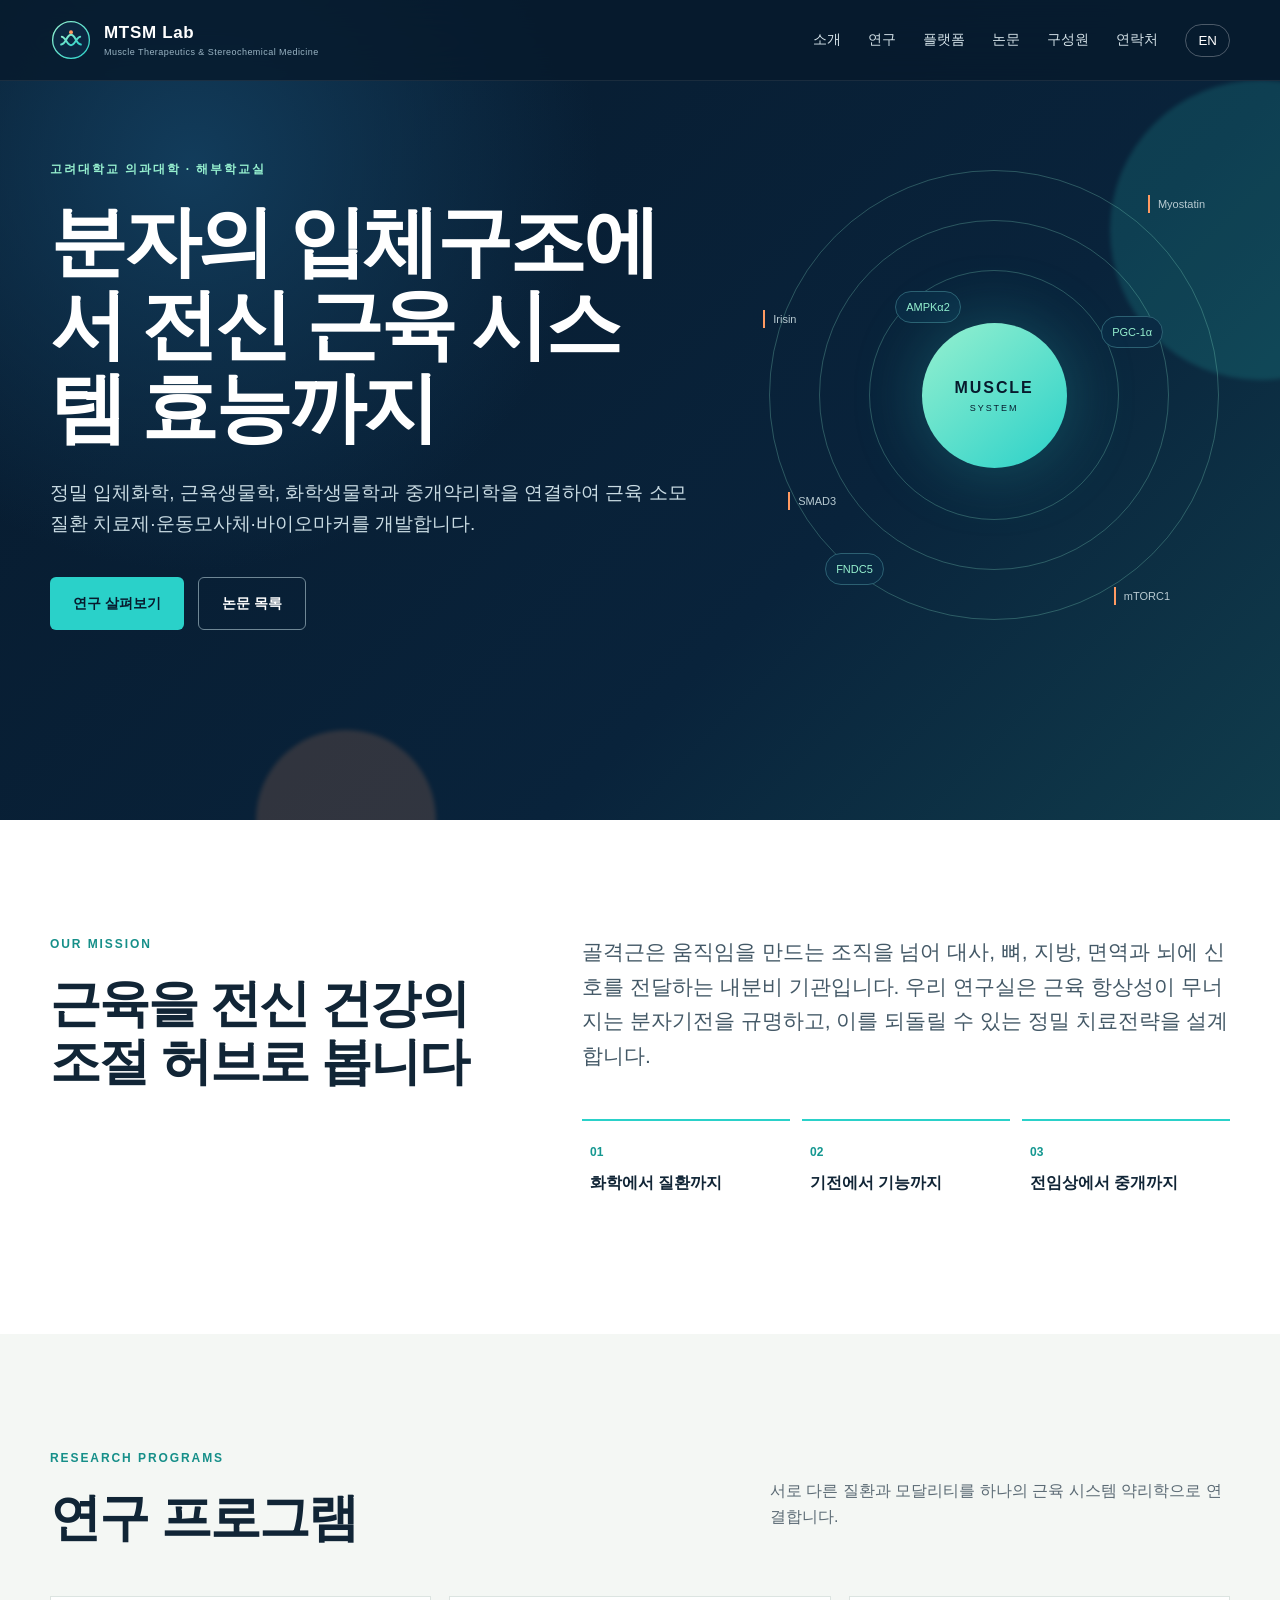
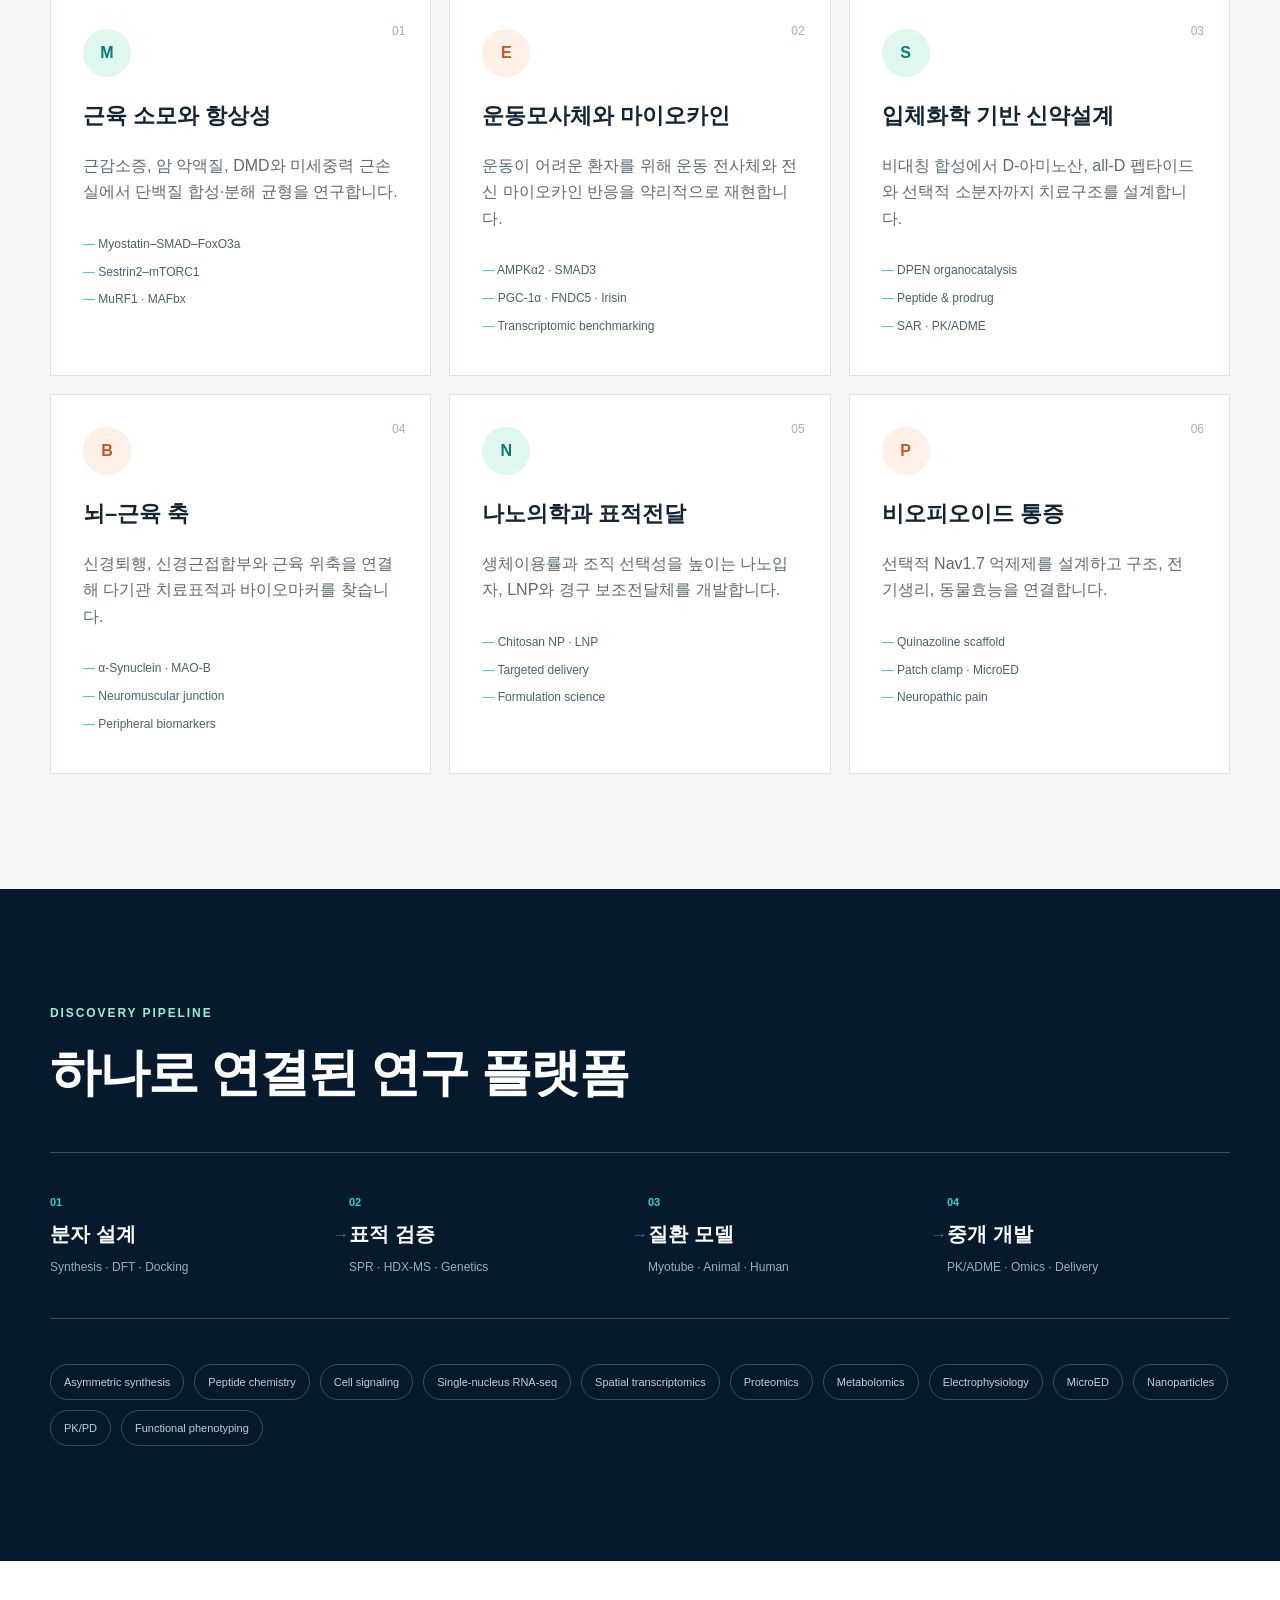
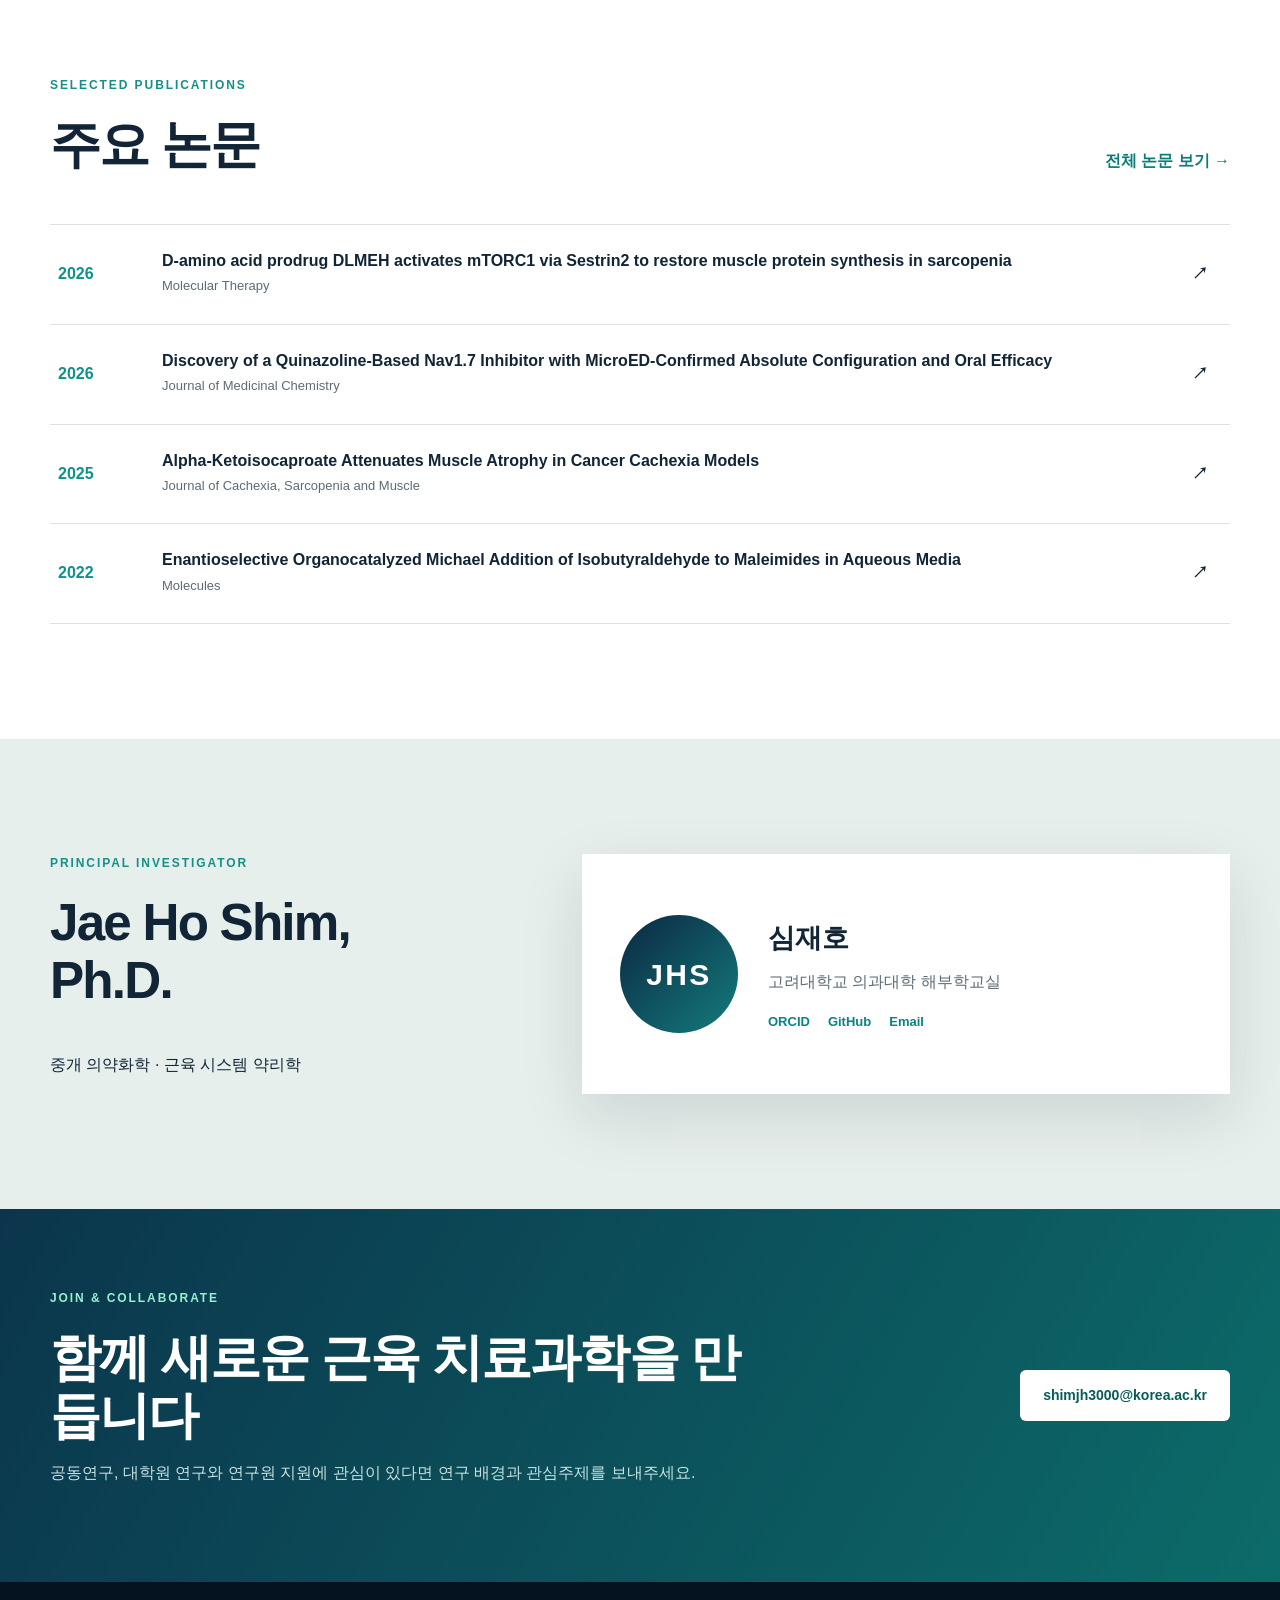
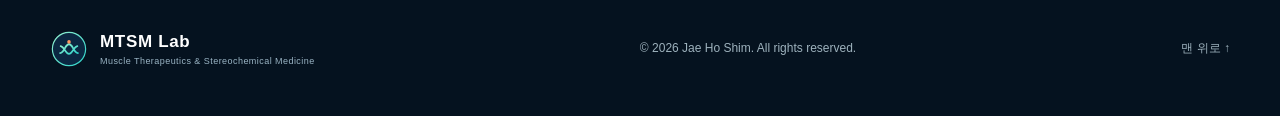
==== index.html @ c33949ad "Launch MTSM Lab website" ====
<!doctype html>
<html lang="ko" data-lang="ko">
<head>
  <meta charset="utf-8">
  <meta name="viewport" content="width=device-width, initial-scale=1">
  <meta name="description" content="Jae Ho Shim 연구실 — 정밀 입체화학 기반 근육 시스템 치료제, 운동모사체, 중개 의약화학 연구">
  <meta name="theme-color" content="#071a2d">
  <meta property="og:title" content="MTSM Lab | Jae Ho Shim">
  <meta property="og:description" content="From stereochemical molecular design to muscle-system therapeutics and biomarkers.">
  <meta property="og:type" content="website">
  <meta property="og:url" content="https://shimjh3000-ctrl.github.io/">
  <link rel="icon" href="assets/mark.svg" type="image/svg+xml">
  <link rel="stylesheet" href="assets/styles.css">
  <title>MTSM Lab | Jae Ho Shim</title>
</head>
<body>
  <a class="skip-link" href="#main">본문 바로가기</a>
  <header class="site-header" id="top">
    <nav class="nav wrap" aria-label="주요 메뉴">
      <a class="brand" href="#top" aria-label="홈">
        <img src="assets/mark.svg" alt="" width="42" height="42">
        <span><strong>MTSM Lab</strong><small>Muscle Therapeutics & Stereochemical Medicine</small></span>
      </a>
      <button class="menu-toggle" aria-expanded="false" aria-controls="nav-links">Menu</button>
      <div class="nav-links" id="nav-links">
        <a href="#mission" data-ko="소개" data-en="About">소개</a>
        <a href="#research" data-ko="연구" data-en="Research">연구</a>
        <a href="#platforms" data-ko="플랫폼" data-en="Platforms">플랫폼</a>
        <a href="#publications" data-ko="논문" data-en="Publications">논문</a>
        <a href="#people" data-ko="구성원" data-en="People">구성원</a>
        <a href="#contact" data-ko="연락처" data-en="Contact">연락처</a>
        <button class="lang-toggle" aria-label="언어 전환">EN</button>
      </div>
    </nav>
  </header>

  <main id="main">
    <section class="hero">
      <div class="hero-orb orb-one"></div><div class="hero-orb orb-two"></div>
      <div class="wrap hero-grid">
        <div class="hero-copy reveal">
          <p class="eyebrow" data-ko="고려대학교 의과대학 · 해부학교실" data-en="Korea University College of Medicine · Department of Anatomy">고려대학교 의과대학 · 해부학교실</p>
          <h1 data-ko="분자의 입체구조에서 전신 근육 시스템 효능까지" data-en="From molecular stereochemistry to muscle-system therapeutics">분자의 입체구조에서<br>전신 근육 시스템 효능까지</h1>
          <p class="lead" data-ko="정밀 입체화학, 근육생물학, 화학생물학과 중개약리학을 연결하여 근육 소모질환 치료제·운동모사체·바이오마커를 개발합니다." data-en="We connect precision stereochemistry, muscle biology, chemical biology, and translational pharmacology to develop therapeutics, exercise mimetics, and biomarkers for muscle-wasting disorders.">정밀 입체화학, 근육생물학, 화학생물학과 중개약리학을 연결하여 근육 소모질환 치료제·운동모사체·바이오마커를 개발합니다.</p>
          <div class="hero-actions">
            <a class="button primary" href="#research" data-ko="연구 살펴보기" data-en="Explore research">연구 살펴보기</a>
            <a class="button ghost" href="publications.html" data-ko="논문 목록" data-en="View publications">논문 목록</a>
          </div>
        </div>
        <div class="hero-visual reveal" aria-label="연구 개념도">
          <div class="orbit orbit-a"><span>AMPKα2</span></div>
          <div class="orbit orbit-b"><span>PGC-1α</span></div>
          <div class="orbit orbit-c"><span>FNDC5</span></div>
          <div class="core"><strong>MUSCLE</strong><small>SYSTEM</small></div>
          <span class="node n1">Myostatin</span><span class="node n2">mTORC1</span><span class="node n3">Irisin</span><span class="node n4">SMAD3</span>
        </div>
      </div>
    </section>

    <section class="section mission" id="mission">
      <div class="wrap split">
        <div class="section-intro reveal">
          <p class="kicker">OUR MISSION</p>
          <h2 data-ko="근육을 전신 건강의 조절 허브로 봅니다" data-en="Muscle as a control hub for systemic health">근육을 전신 건강의<br>조절 허브로 봅니다</h2>
        </div>
        <div class="mission-copy reveal">
          <p data-ko="골격근은 움직임을 만드는 조직을 넘어 대사, 뼈, 지방, 면역과 뇌에 신호를 전달하는 내분비 기관입니다. 우리 연구실은 근육 항상성이 무너지는 분자기전을 규명하고, 이를 되돌릴 수 있는 정밀 치료전략을 설계합니다." data-en="Skeletal muscle is more than a motor organ: it is an endocrine hub that signals to metabolism, bone, adipose tissue, immunity, and the brain. We define the molecular breakdown of muscle homeostasis and design precise strategies to reverse it.">골격근은 움직임을 만드는 조직을 넘어 대사, 뼈, 지방, 면역과 뇌에 신호를 전달하는 내분비 기관입니다. 우리 연구실은 근육 항상성이 무너지는 분자기전을 규명하고, 이를 되돌릴 수 있는 정밀 치료전략을 설계합니다.</p>
          <div class="principles">
            <div><strong>01</strong><span data-ko="화학에서 질환까지" data-en="Chemistry to disease">화학에서 질환까지</span></div>
            <div><strong>02</strong><span data-ko="기전에서 기능까지" data-en="Mechanism to function">기전에서 기능까지</span></div>
            <div><strong>03</strong><span data-ko="전임상에서 중개까지" data-en="Preclinical to translation">전임상에서 중개까지</span></div>
          </div>
        </div>
      </div>
    </section>

    <section class="section research" id="research">
      <div class="wrap">
        <div class="section-head reveal">
          <div><p class="kicker">RESEARCH PROGRAMS</p><h2 data-ko="연구 프로그램" data-en="Research programs">연구 프로그램</h2></div>
          <p data-ko="서로 다른 질환과 모달리티를 하나의 근육 시스템 약리학으로 연결합니다." data-en="Distinct diseases and modalities, connected through muscle-systems pharmacology.">서로 다른 질환과 모달리티를 하나의 근육 시스템 약리학으로 연결합니다.</p>
        </div>
        <div class="card-grid">
          <article class="research-card reveal"><span class="card-no">01</span><div class="icon">M</div><h3 data-ko="근육 소모와 항상성" data-en="Muscle wasting & homeostasis">근육 소모와 항상성</h3><p data-ko="근감소증, 암 악액질, DMD와 미세중력 근손실에서 단백질 합성·분해 균형을 연구합니다." data-en="Protein synthesis and degradation in sarcopenia, cancer cachexia, DMD, and microgravity-associated loss.">근감소증, 암 악액질, DMD와 미세중력 근손실에서 단백질 합성·분해 균형을 연구합니다.</p><ul><li>Myostatin–SMAD–FoxO3a</li><li>Sestrin2–mTORC1</li><li>MuRF1 · MAFbx</li></ul></article>
          <article class="research-card reveal"><span class="card-no">02</span><div class="icon">E</div><h3 data-ko="운동모사체와 마이오카인" data-en="Exercise mimetics & myokines">운동모사체와 마이오카인</h3><p data-ko="운동이 어려운 환자를 위해 운동 전사체와 전신 마이오카인 반응을 약리적으로 재현합니다." data-en="Pharmacologically reproducing exercise transcription and systemic myokine responses for patients unable to exercise.">운동이 어려운 환자를 위해 운동 전사체와 전신 마이오카인 반응을 약리적으로 재현합니다.</p><ul><li>AMPKα2 · SMAD3</li><li>PGC-1α · FNDC5 · Irisin</li><li>Transcriptomic benchmarking</li></ul></article>
          <article class="research-card reveal"><span class="card-no">03</span><div class="icon">S</div><h3 data-ko="입체화학 기반 신약설계" data-en="Stereochemical drug design">입체화학 기반 신약설계</h3><p data-ko="비대칭 합성에서 D-아미노산, all-D 펩타이드와 선택적 소분자까지 치료구조를 설계합니다." data-en="Therapeutic design spanning asymmetric synthesis, D-amino acids, all-D peptides, and selective small molecules.">비대칭 합성에서 D-아미노산, all-D 펩타이드와 선택적 소분자까지 치료구조를 설계합니다.</p><ul><li>DPEN organocatalysis</li><li>Peptide & prodrug</li><li>SAR · PK/ADME</li></ul></article>
          <article class="research-card reveal"><span class="card-no">04</span><div class="icon">B</div><h3 data-ko="뇌–근육 축" data-en="Brain–muscle axis">뇌–근육 축</h3><p data-ko="신경퇴행, 신경근접합부와 근육 위축을 연결해 다기관 치료표적과 바이오마커를 찾습니다." data-en="Connecting neurodegeneration, the neuromuscular junction, and atrophy to identify multi-organ targets and biomarkers.">신경퇴행, 신경근접합부와 근육 위축을 연결해 다기관 치료표적과 바이오마커를 찾습니다.</p><ul><li>α-Synuclein · MAO-B</li><li>Neuromuscular junction</li><li>Peripheral biomarkers</li></ul></article>
          <article class="research-card reveal"><span class="card-no">05</span><div class="icon">N</div><h3 data-ko="나노의학과 표적전달" data-en="Nanomedicine & delivery">나노의학과 표적전달</h3><p data-ko="생체이용률과 조직 선택성을 높이는 나노입자, LNP와 경구 보조전달체를 개발합니다." data-en="Nanoparticles, LNPs, and oral absorption enhancers that improve exposure and tissue selectivity.">생체이용률과 조직 선택성을 높이는 나노입자, LNP와 경구 보조전달체를 개발합니다.</p><ul><li>Chitosan NP · LNP</li><li>Targeted delivery</li><li>Formulation science</li></ul></article>
          <article class="research-card reveal"><span class="card-no">06</span><div class="icon">P</div><h3 data-ko="비오피오이드 통증" data-en="Non-opioid pain">비오피오이드 통증</h3><p data-ko="선택적 Nav1.7 억제제를 설계하고 구조, 전기생리, 동물효능을 연결합니다." data-en="Selective Nav1.7 inhibitors integrating structure, electrophysiology, and in vivo efficacy.">선택적 Nav1.7 억제제를 설계하고 구조, 전기생리, 동물효능을 연결합니다.</p><ul><li>Quinazoline scaffold</li><li>Patch clamp · MicroED</li><li>Neuropathic pain</li></ul></article>
        </div>
      </div>
    </section>

    <section class="section platforms" id="platforms">
      <div class="wrap">
        <div class="section-head light reveal"><div><p class="kicker">DISCOVERY PIPELINE</p><h2 data-ko="하나로 연결된 연구 플랫폼" data-en="An integrated discovery platform">하나로 연결된 연구 플랫폼</h2></div></div>
        <div class="pipeline reveal">
          <div><b>01</b><strong data-ko="분자 설계" data-en="Molecular design">분자 설계</strong><span>Synthesis · DFT · Docking</span></div>
          <i>→</i><div><b>02</b><strong data-ko="표적 검증" data-en="Target validation">표적 검증</strong><span>SPR · HDX-MS · Genetics</span></div>
          <i>→</i><div><b>03</b><strong data-ko="질환 모델" data-en="Disease models">질환 모델</strong><span>Myotube · Animal · Human</span></div>
          <i>→</i><div><b>04</b><strong data-ko="중개 개발" data-en="Translation">중개 개발</strong><span>PK/ADME · Omics · Delivery</span></div>
        </div>
        <div class="methods reveal">
          <span>Asymmetric synthesis</span><span>Peptide chemistry</span><span>Cell signaling</span><span>Single-nucleus RNA-seq</span><span>Spatial transcriptomics</span><span>Proteomics</span><span>Metabolomics</span><span>Electrophysiology</span><span>MicroED</span><span>Nanoparticles</span><span>PK/PD</span><span>Functional phenotyping</span>
        </div>
      </div>
    </section>

    <section class="section pub-preview" id="publications">
      <div class="wrap">
        <div class="section-head reveal"><div><p class="kicker">SELECTED PUBLICATIONS</p><h2 data-ko="주요 논문" data-en="Selected publications">주요 논문</h2></div><a class="text-link" href="publications.html" data-ko="전체 논문 보기 →" data-en="View all publications →">전체 논문 보기 →</a></div>
        <div class="pub-list reveal">
          <a href="https://doi.org/10.1016/j.ymthe.2026.09.007" target="_blank" rel="noopener"><time>2026</time><div><strong>D-amino acid prodrug DLMEH activates mTORC1 via Sestrin2 to restore muscle protein synthesis in sarcopenia</strong><span>Molecular Therapy</span></div><b>↗</b></a>
          <a href="https://doi.org/10.1021/acs.jmedchem.6c02422" target="_blank" rel="noopener"><time>2026</time><div><strong>Discovery of a Quinazoline-Based Nav1.7 Inhibitor with MicroED-Confirmed Absolute Configuration and Oral Efficacy</strong><span>Journal of Medicinal Chemistry</span></div><b>↗</b></a>
          <a href="https://doi.org/10.1002/jcsm.70044" target="_blank" rel="noopener"><time>2025</time><div><strong>Alpha-Ketoisocaproate Attenuates Muscle Atrophy in Cancer Cachexia Models</strong><span>Journal of Cachexia, Sarcopenia and Muscle</span></div><b>↗</b></a>
          <a href="https://doi.org/10.3390/molecules27092759" target="_blank" rel="noopener"><time>2022</time><div><strong>Enantioselective Organocatalyzed Michael Addition of Isobutyraldehyde to Maleimides in Aqueous Media</strong><span>Molecules</span></div><b>↗</b></a>
        </div>
      </div>
    </section>

    <section class="section people" id="people">
      <div class="wrap split">
        <div class="section-intro reveal"><p class="kicker">PRINCIPAL INVESTIGATOR</p><h2>Jae Ho Shim, Ph.D.</h2><p data-ko="중개 의약화학 · 근육 시스템 약리학" data-en="Translational medicinal chemistry · Muscle-systems pharmacology">중개 의약화학 · 근육 시스템 약리학</p></div>
        <div class="profile-card reveal">
          <div class="profile-monogram">JHS</div>
          <div><h3 data-ko="심재호" data-en="Jae Ho Shim">심재호</h3><p data-ko="고려대학교 의과대학 해부학교실" data-en="Department of Anatomy, Korea University College of Medicine">고려대학교 의과대학 해부학교실</p><div class="profile-links"><a href="https://orcid.org/0000-0001-9861-6521" target="_blank" rel="noopener">ORCID</a><a href="https://github.com/shimjh3000-ctrl" target="_blank" rel="noopener">GitHub</a><a href="mailto:shimjh3000@korea.ac.kr">Email</a></div></div>
        </div>
      </div>
    </section>

    <section class="section contact" id="contact">
      <div class="wrap contact-box reveal">
        <div><p class="kicker">JOIN & COLLABORATE</p><h2 data-ko="함께 새로운 근육 치료과학을 만듭니다" data-en="Build the next muscle therapeutics with us">함께 새로운 근육 치료과학을 만듭니다</h2><p data-ko="공동연구, 대학원 연구와 연구원 지원에 관심이 있다면 연구 배경과 관심주제를 보내주세요." data-en="For collaborations, graduate research, or research positions, send your background and research interests.">공동연구, 대학원 연구와 연구원 지원에 관심이 있다면 연구 배경과 관심주제를 보내주세요.</p></div>
        <a class="button bright" href="mailto:shimjh3000@korea.ac.kr">shimjh3000@korea.ac.kr</a>
      </div>
    </section>
  </main>

  <footer><div class="wrap"><div class="brand footer-brand"><img src="assets/mark.svg" alt="" width="38" height="38"><span><strong>MTSM Lab</strong><small>Muscle Therapeutics & Stereochemical Medicine</small></span></div><p>© <span id="year"></span> Jae Ho Shim. All rights reserved.</p><a href="#top" data-ko="맨 위로 ↑" data-en="Back to top ↑">맨 위로 ↑</a></div></footer>
  <script src="assets/app.js"></script>
</body>
</html>
---- assets/styles.css ----
:root{--navy:#071a2d;--navy2:#0b2741;--cyan:#2ad1c9;--mint:#96f0cf;--orange:#ff9a62;--paper:#f4f7f4;--ink:#112536;--muted:#5c6b75;--line:#dce4e1;--white:#fff;--shadow:0 22px 60px rgba(5,28,45,.12)}*{box-sizing:border-box}html{scroll-behavior:smooth}body{margin:0;background:var(--paper);color:var(--ink);font-family:Inter,Pretendard,"Noto Sans KR",Arial,sans-serif;line-height:1.65}a{color:inherit;text-decoration:none}img{display:block}.wrap{width:min(1180px,calc(100% - 40px));margin:auto}.skip-link{position:fixed;top:-60px;left:20px;background:#fff;padding:12px 18px;z-index:1000}.skip-link:focus{top:15px}.site-header{position:fixed;top:0;width:100%;z-index:100;background:rgba(7,26,45,.82);backdrop-filter:blur(18px);border-bottom:1px solid rgba(255,255,255,.08)}.nav{height:80px;display:flex;align-items:center;justify-content:space-between}.brand{display:flex;align-items:center;gap:12px;color:#fff}.brand span{display:flex;flex-direction:column;line-height:1.15}.brand strong{font-size:17px;letter-spacing:.04em}.brand small{font-size:9px;color:#9bb5c5;letter-spacing:.05em;margin-top:5px}.nav-links{display:flex;align-items:center;gap:27px}.nav-links>a{font-size:14px;color:#d6e4ea}.nav-links>a:hover{color:var(--mint)}.lang-toggle,.menu-toggle{border:1px solid rgba(255,255,255,.28);background:transparent;color:#fff;border-radius:999px;padding:8px 12px;cursor:pointer}.menu-toggle{display:none}.hero{min-height:820px;padding:160px 0 100px;background:radial-gradient(circle at 15% 20%,#123c5b 0,transparent 32%),linear-gradient(135deg,var(--navy),#09233b 65%,#103c4c);color:#fff;position:relative;overflow:hidden}.hero-grid{display:grid;grid-template-columns:1.15fr .85fr;align-items:center;gap:70px}.eyebrow,.kicker{font-size:12px;font-weight:800;letter-spacing:.16em;text-transform:uppercase;color:#168f89;margin:0 0 20px}.hero .eyebrow{color:var(--mint)}h1,h2,h3,p{margin-top:0}.hero h1{font-size:clamp(46px,6vw,78px);line-height:1.08;letter-spacing:-.045em;margin-bottom:28px}.lead{font-size:19px;color:#c9dbe3;max-width:690px}.hero-actions{display:flex;gap:14px;margin-top:38px}.button{display:inline-flex;align-items:center;justify-content:center;padding:14px 23px;border-radius:6px;font-weight:800;font-size:14px;transition:.25s}.button.primary{background:var(--cyan);color:var(--navy)}.button.ghost{border:1px solid #6f8795;color:#fff}.button:hover{transform:translateY(-2px)}.hero-visual{height:470px;position:relative;display:grid;place-items:center}.core{width:145px;height:145px;border-radius:50%;background:linear-gradient(140deg,var(--mint),var(--cyan));color:var(--navy);display:flex;flex-direction:column;align-items:center;justify-content:center;box-shadow:0 0 70px rgba(42,209,201,.28);z-index:4}.core strong{letter-spacing:.12em}.core small{font-size:9px;letter-spacing:.22em}.orbit{position:absolute;border:1px solid rgba(142,240,207,.26);border-radius:50%;animation:spin 30s linear infinite}.orbit span{position:absolute;background:#0a2b44;border:1px solid #2c6072;color:var(--mint);font-size:11px;padding:6px 10px;border-radius:20px}.orbit-a{width:250px;height:250px}.orbit-b{width:350px;height:350px;animation-direction:reverse}.orbit-c{width:450px;height:450px}.orbit-a span{left:25px;top:20px}.orbit-b span{right:5px;top:95px}.orbit-c span{left:55px;bottom:34px}.node{position:absolute;font-size:11px;color:#b9cbd2;border-left:2px solid var(--orange);padding-left:8px}.n1{top:35px;right:25px}.n2{bottom:25px;right:60px}.n3{top:150px;left:5px}.n4{bottom:120px;left:30px}.hero-orb{position:absolute;border-radius:50%;filter:blur(2px);opacity:.16}.orb-one{width:300px;height:300px;background:var(--cyan);right:-130px;top:80px}.orb-two{width:180px;height:180px;background:var(--orange);left:20%;bottom:-90px}@keyframes spin{to{transform:rotate(360deg)}}.section{padding:115px 0}.split{display:grid;grid-template-columns:.8fr 1.2fr;gap:100px}.section h2{font-size:clamp(36px,4vw,55px);line-height:1.13;letter-spacing:-.035em}.mission{background:#fff}.mission-copy>p{font-size:21px;color:#445967}.principles{display:grid;grid-template-columns:repeat(3,1fr);gap:12px;margin-top:45px}.principles div{padding:22px 8px;border-top:2px solid var(--cyan);display:flex;flex-direction:column}.principles strong{font-size:12px;color:#149790}.principles span{font-weight:800;margin-top:8px}.section-head{display:flex;justify-content:space-between;align-items:end;gap:50px;margin-bottom:50px}.section-head>p{max-width:460px;color:var(--muted)}.section-head h2{margin-bottom:0}.card-grid{display:grid;grid-template-columns:repeat(3,1fr);gap:18px}.research-card{background:#fff;border:1px solid var(--line);padding:32px;min-height:380px;position:relative;transition:.3s}.research-card:hover{transform:translateY(-6px);box-shadow:var(--shadow);border-color:transparent}.card-no{position:absolute;right:25px;top:25px;color:#a2b1b5;font-size:12px}.icon{width:48px;height:48px;border-radius:50%;display:grid;place-items:center;background:#dff7ef;color:#087a74;font-weight:900;margin-bottom:25px}.research-card:nth-child(2n) .icon{background:#fff0e7;color:#bd5a25}.research-card h3{font-size:22px;line-height:1.3}.research-card p{color:var(--muted)}.research-card ul{list-style:none;padding:0;margin:25px 0 0;font-size:12px;color:#486270}.research-card li{padding:4px 0}.research-card li:before{content:"— ";color:var(--cyan)}.platforms{background:var(--navy);color:#fff}.section-head.light .kicker{color:var(--mint)}.pipeline{display:grid;grid-template-columns:1fr auto 1fr auto 1fr auto 1fr;align-items:center;border-top:1px solid #315064;border-bottom:1px solid #315064;padding:40px 0}.pipeline div{display:flex;flex-direction:column}.pipeline b{color:var(--cyan);font-size:11px}.pipeline strong{font-size:20px;margin:7px 0}.pipeline span{font-size:12px;color:#94aebc}.pipeline i{font-style:normal;color:#496879}.methods{display:flex;flex-wrap:wrap;gap:10px;margin-top:45px}.methods span{padding:8px 13px;border:1px solid #315064;border-radius:30px;font-size:11px;color:#bad0da}.pub-preview{background:#fff}.text-link{font-weight:800;color:#087c77}.pub-list{border-top:1px solid var(--line)}.pub-list>a{display:grid;grid-template-columns:80px 1fr 30px;gap:24px;padding:25px 8px;border-bottom:1px solid var(--line);align-items:center;transition:.2s}.pub-list>a:hover{background:#f4faf8;padding-left:18px}.pub-list time{color:#0e928c;font-weight:900}.pub-list strong{display:block;line-height:1.4}.pub-list span{font-size:13px;color:var(--muted)}.people{background:#e7efec}.profile-card{background:#fff;padding:38px;display:flex;align-items:center;gap:30px;box-shadow:var(--shadow)}.profile-monogram{width:118px;height:118px;flex:0 0 auto;border-radius:50%;background:linear-gradient(135deg,var(--navy2),#147c7c);display:grid;place-items:center;color:#fff;font-size:30px;font-weight:900;letter-spacing:.08em}.profile-card h3{font-size:27px;margin-bottom:8px}.profile-card p{color:var(--muted)}.profile-links{display:flex;gap:18px}.profile-links a{font-size:13px;font-weight:800;color:#07857f}.contact{background:linear-gradient(120deg,#0b354c,#0c6b69);color:#fff;padding:80px 0}.contact-box{display:flex;align-items:center;justify-content:space-between;gap:50px}.contact-box h2{max-width:720px;margin-bottom:15px}.contact-box p{color:#c8e2e0}.contact .kicker{color:var(--mint)}.button.bright{background:#fff;color:#075b59;white-space:nowrap}footer{background:#05121f;color:#9eb2bd;padding:48px 0}footer>.wrap{display:flex;align-items:center;justify-content:space-between;gap:30px}footer p,footer a{font-size:12px;margin:0}.footer-brand{color:#fff}.reveal{opacity:0;transform:translateY(22px);transition:opacity .7s,transform .7s}.reveal.visible{opacity:1;transform:none}.pub-page{padding:150px 0 90px;min-height:100vh}.pub-page h1{font-size:clamp(42px,6vw,72px);line-height:1.1;margin-bottom:18px}.pub-page>.wrap>p{color:var(--muted);max-width:700px}.filters{display:flex;flex-wrap:wrap;gap:8px;margin:42px 0 25px}.filter-btn{border:1px solid var(--line);background:#fff;padding:9px 14px;border-radius:30px;cursor:pointer}.filter-btn.active{background:var(--navy);color:#fff}.search-box{width:100%;padding:14px 16px;border:1px solid var(--line);background:#fff;font:inherit;margin-bottom:25px}.publication-items{display:grid;gap:12px}.publication{background:#fff;border:1px solid var(--line);padding:24px;display:grid;grid-template-columns:75px 1fr auto;gap:20px;align-items:start}.publication time{font-weight:900;color:#0b8c86}.publication h2{font-size:17px;line-height:1.45;margin:0 0 6px}.publication p{font-size:13px;color:var(--muted);margin:0}.publication a{font-size:12px;font-weight:900;color:#0a7f79}.publication.hidden{display:none}.back-home{display:inline-flex;margin-bottom:40px;color:#0b807a;font-weight:800}@media(max-width:900px){.nav{height:70px}.menu-toggle{display:block}.nav-links{position:absolute;left:0;right:0;top:70px;background:#071a2d;padding:25px;display:none;flex-direction:column;align-items:flex-start}.nav-links.open{display:flex}.hero{min-height:auto}.hero-grid,.split{grid-template-columns:1fr}.hero-visual{height:420px}.card-grid{grid-template-columns:repeat(2,1fr)}.split{gap:45px}.pipeline{grid-template-columns:1fr}.pipeline i{transform:rotate(90deg);justify-self:center}.contact-box,footer>.wrap{align-items:flex-start;flex-direction:column}.principles{grid-template-columns:1fr 1fr 1fr}.publication{grid-template-columns:60px 1fr}.publication>a{grid-column:2}}@media(max-width:600px){.wrap{width:min(100% - 28px,1180px)}.hero{padding-top:125px}.hero h1{font-size:42px}.hero-visual{height:330px;transform:scale(.82)}.section{padding:80px 0}.card-grid{grid-template-columns:1fr}.section-head{display:block}.section-head>p{margin-top:18px}.principles{grid-template-columns:1fr}.profile-card{align-items:flex-start;flex-direction:column}.profile-monogram{width:90px;height:90px}.pub-list>a{grid-template-columns:55px 1fr}.pub-list b{display:none}.contact-box h2{font-size:34px}.publication{grid-template-columns:1fr}.publication>a{grid-column:auto}.brand small{display:none}}@media(prefers-reduced-motion:reduce){*{scroll-behavior:auto!important}.orbit{animation:none}.reveal{opacity:1;transform:none;transition:none}}
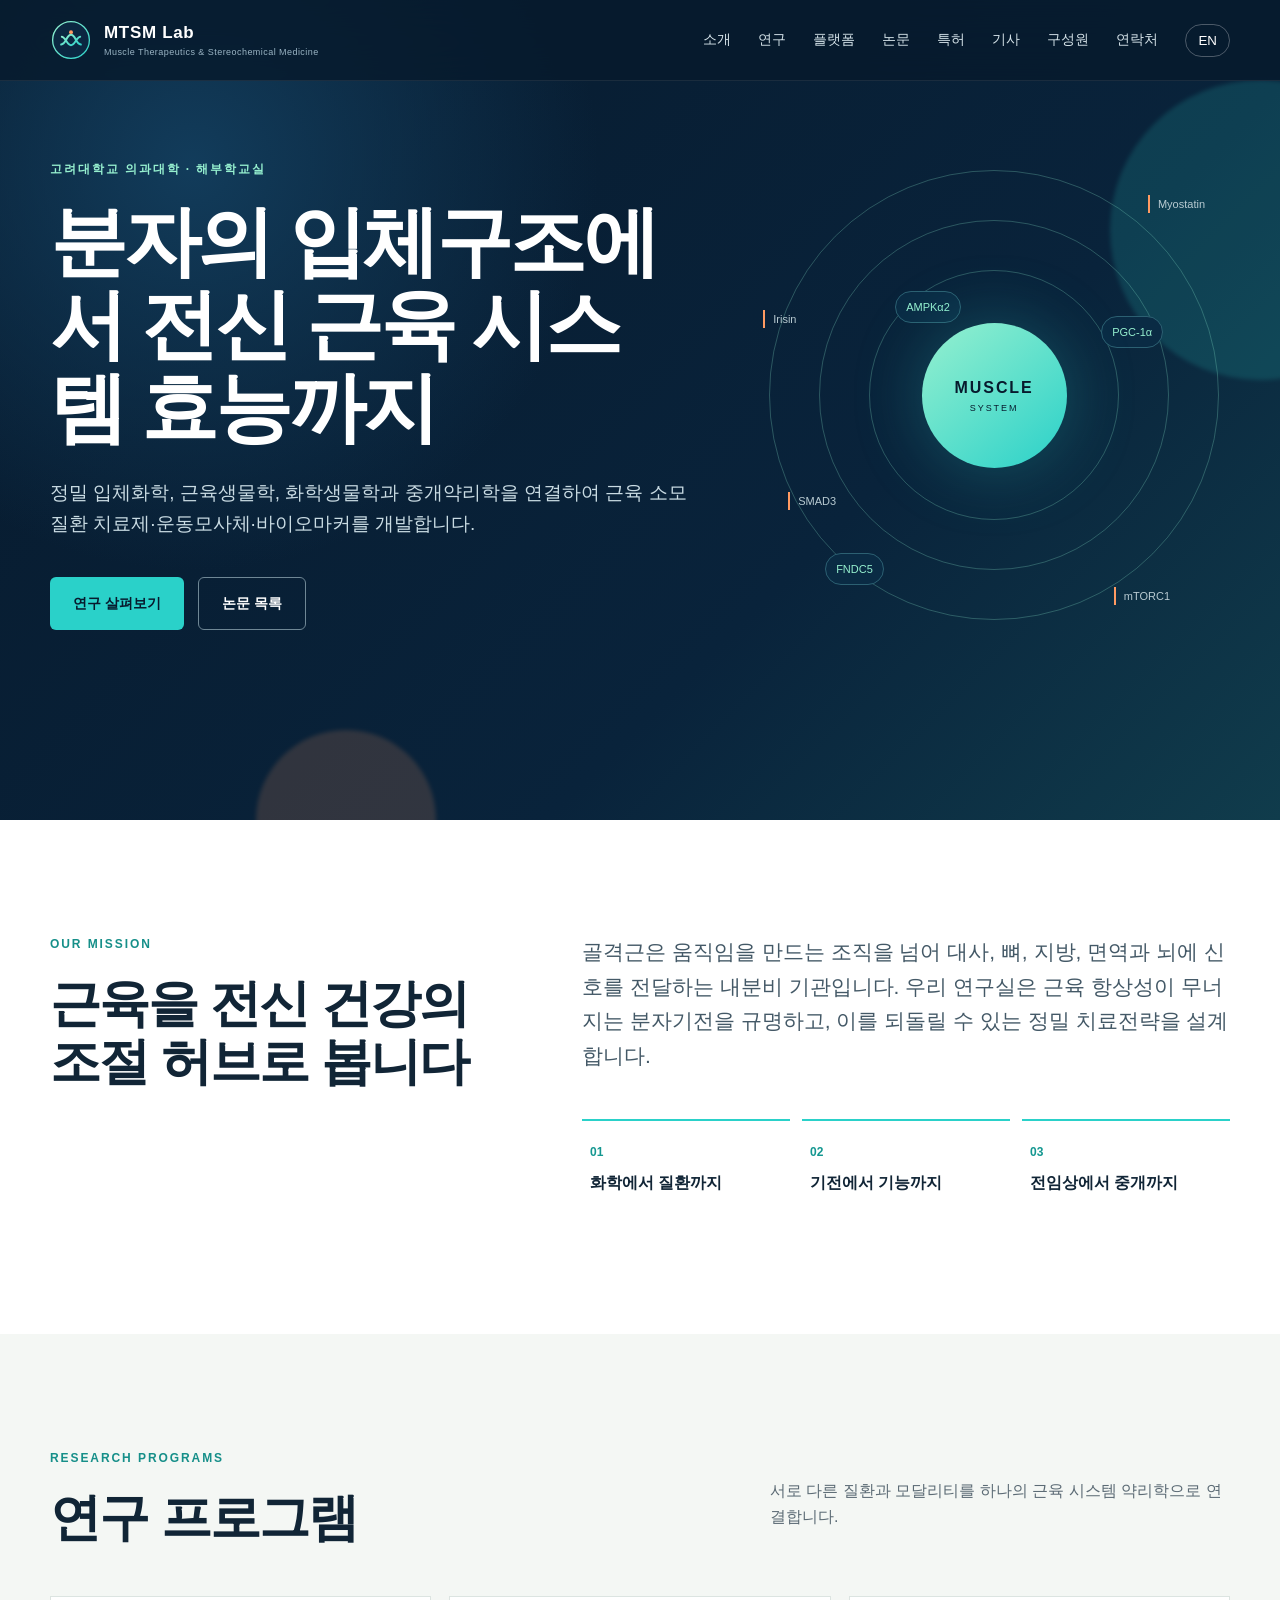
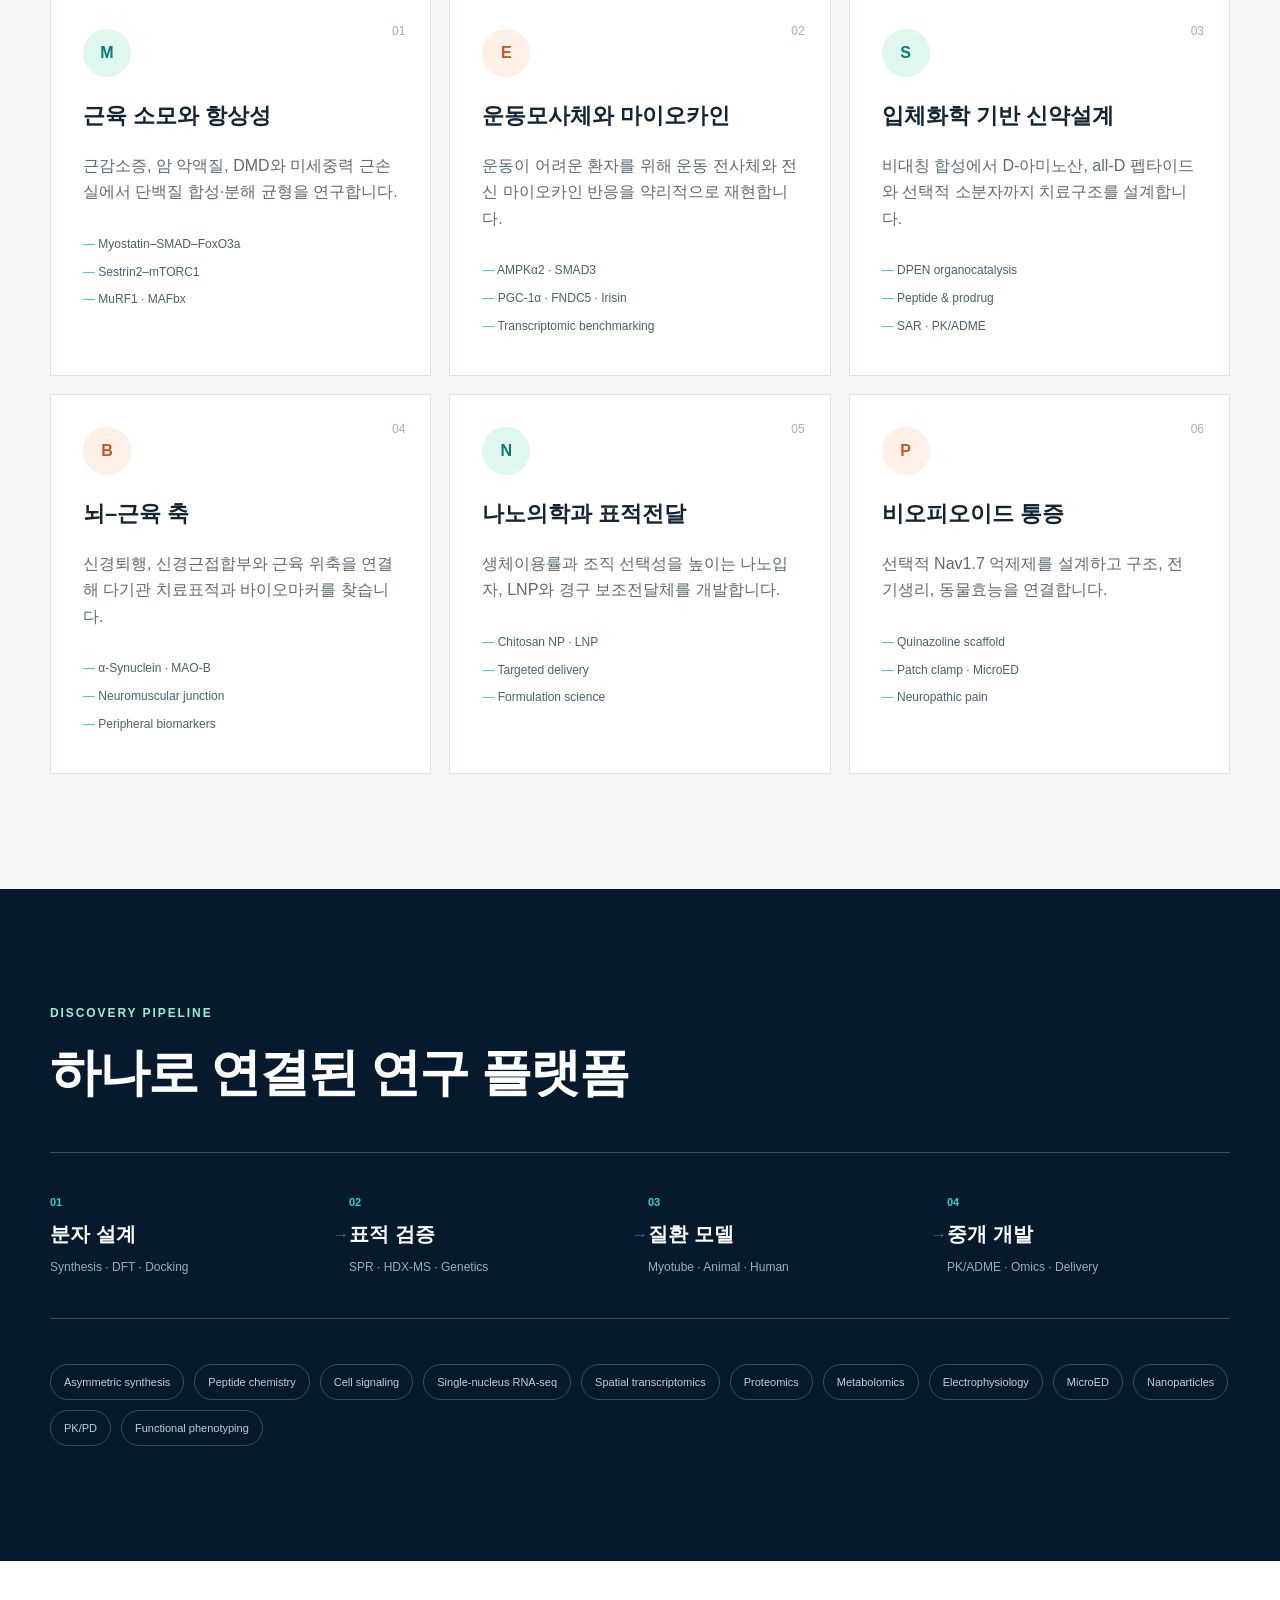
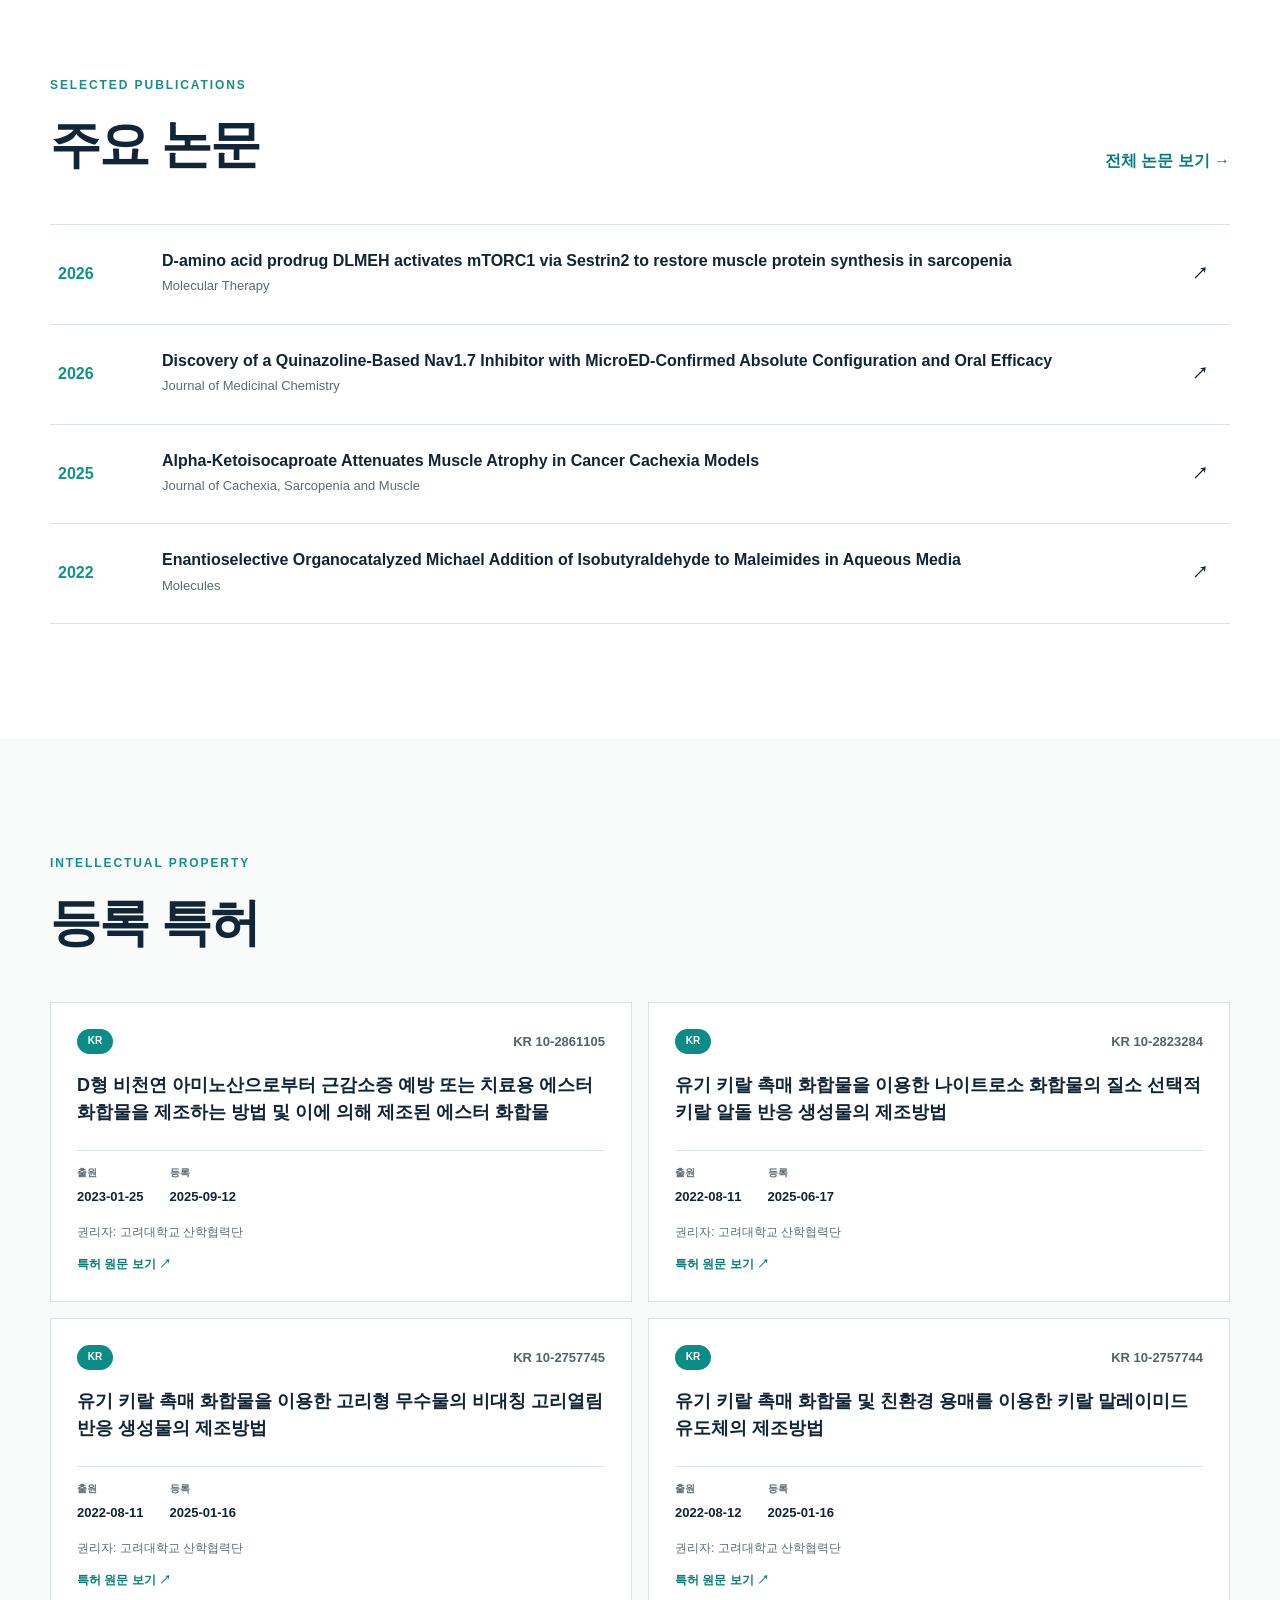
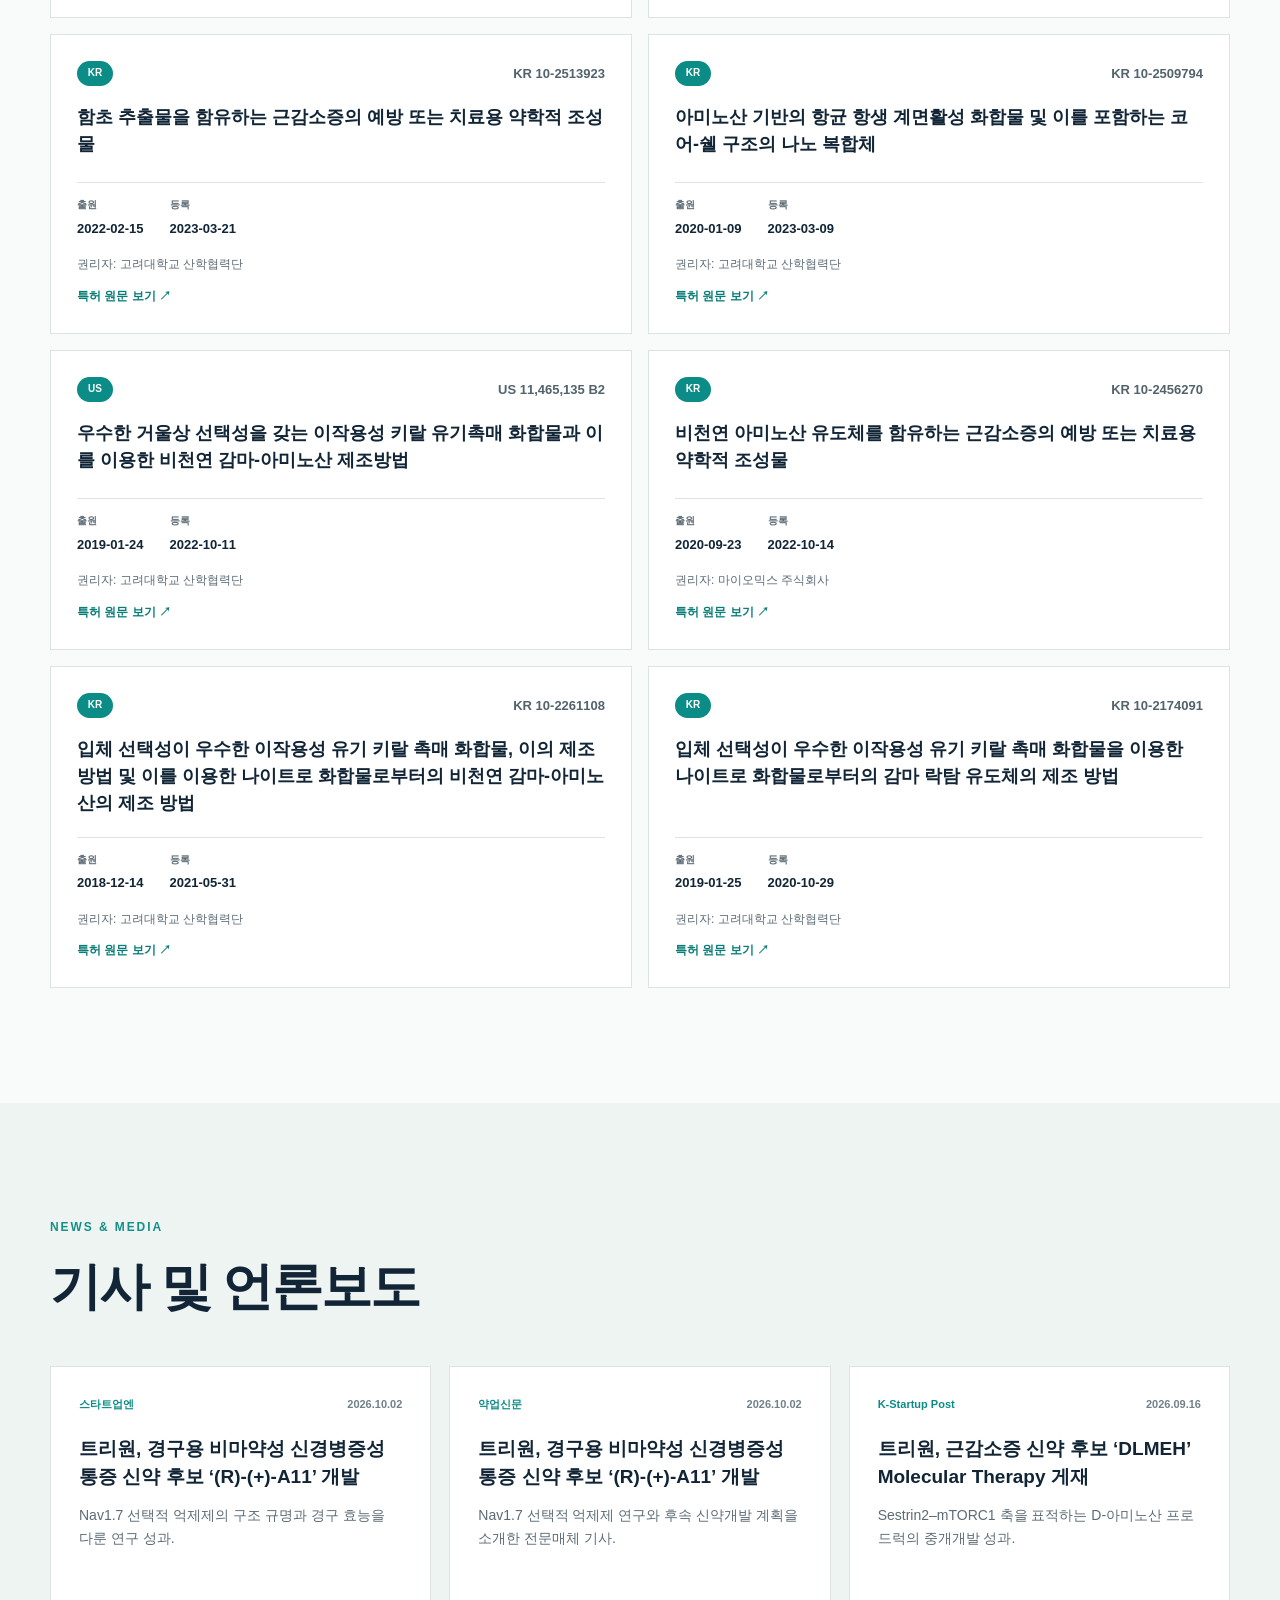
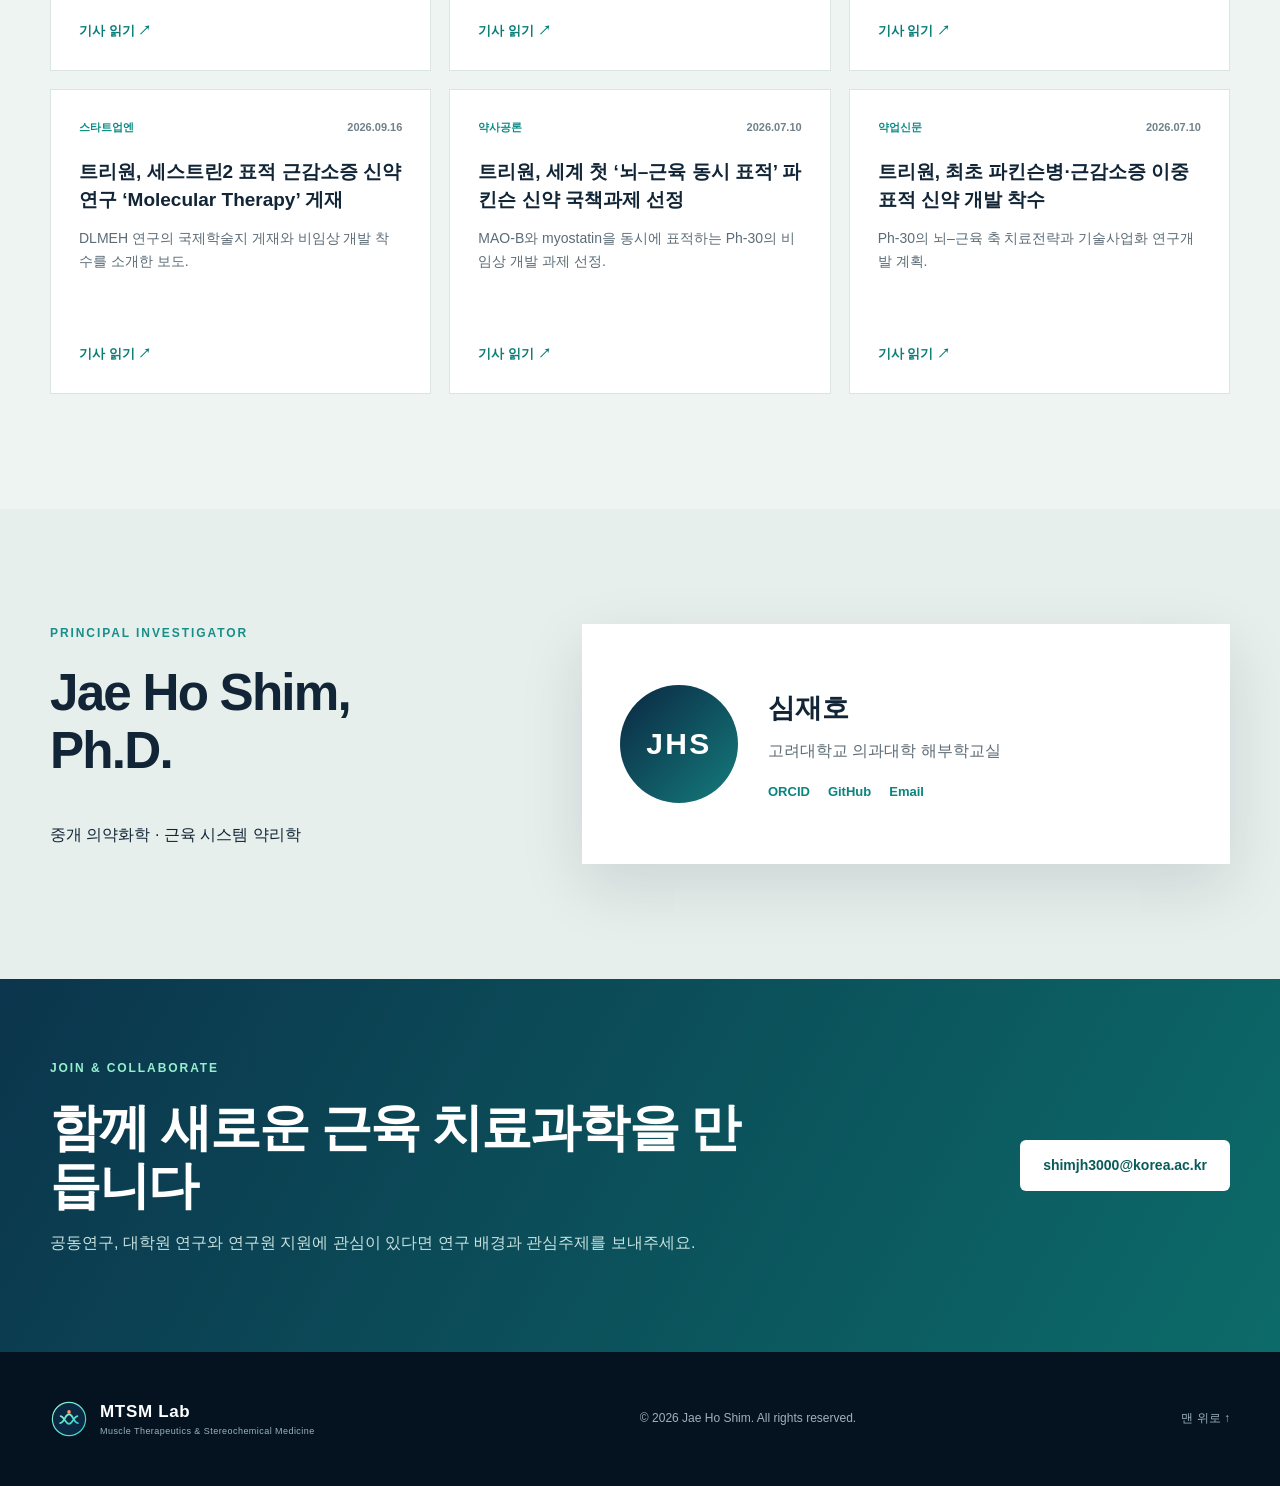
==== commit 77a68384: "Bust asset cache after copy removal" ====
--- a/index.html
+++ b/index.html
@@ -137,6 +137,6 @@
   </main>
 
   <footer><div class="wrap"><div class="brand footer-brand"><img src="assets/mark.svg" alt="" width="38" height="38"><span><strong>MTSM Lab</strong><small>Muscle Therapeutics & Stereochemical Medicine</small></span></div><p>© <span id="year"></span> Jae Ho Shim. All rights reserved.</p><a href="#top" data-ko="맨 위로 ↑" data-en="Back to top ↑">맨 위로 ↑</a></div></footer>
-  <script src="assets/app.js"></script>
+  <script src="assets/app.js?v=20261014-1802"></script>
 </body>
 </html>
